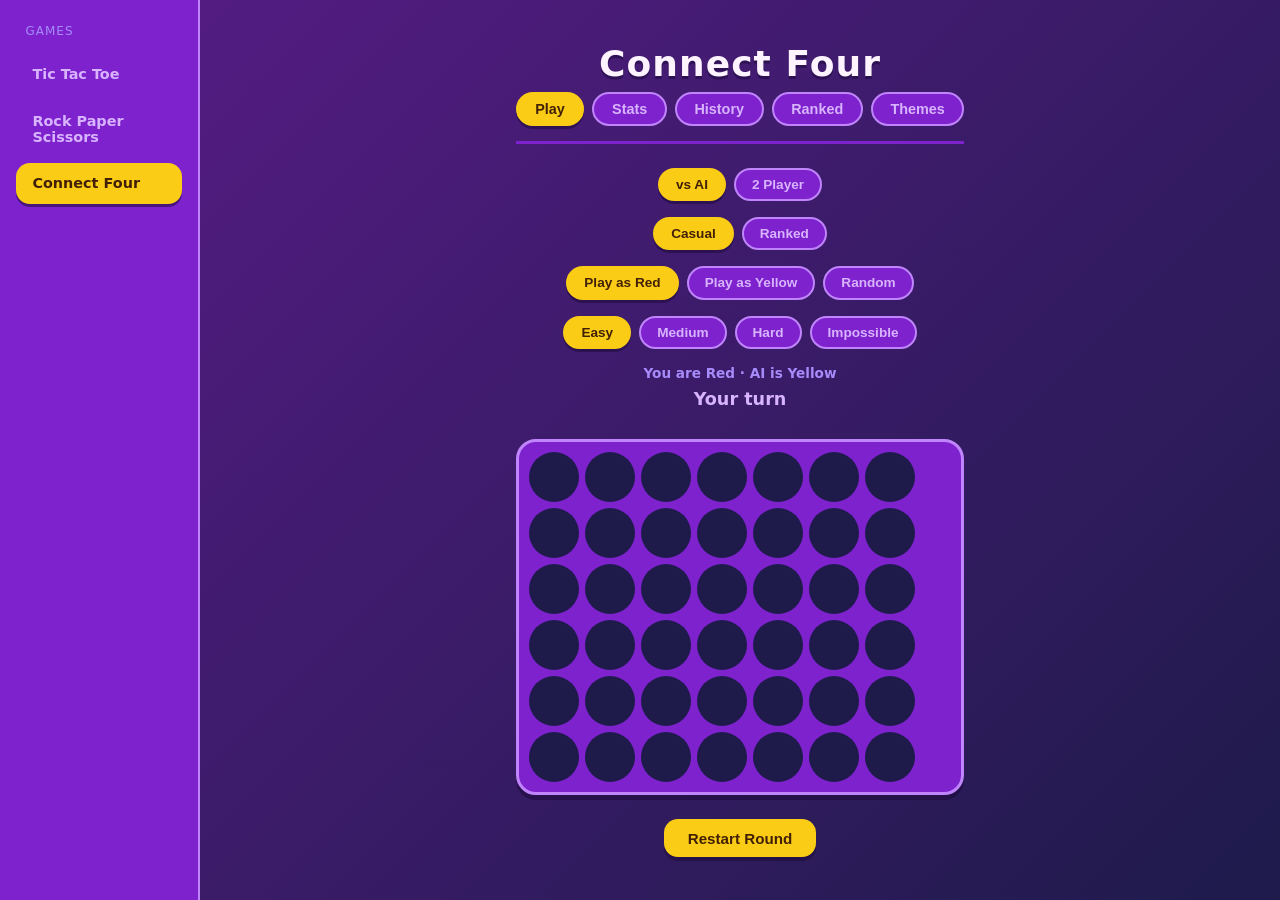
==== connect-four/index.html @ 5569eed9 "Add multi-game hub: Rock Paper Scissors and Connect Four, shared theming/sidebar Builds a shared gam" ====
<!DOCTYPE html>
<html lang="en">
<head>
<meta charset="UTF-8">
<meta name="viewport" content="width=device-width, initial-scale=1.0">
<title>Connect Four</title>
<link rel="stylesheet" href="../shared/themes.css?v=4">
<link rel="stylesheet" href="../shared/common.css?v=4">
<link rel="stylesheet" href="../shared/sidebar.css?v=4">
<link rel="stylesheet" href="style.css">
<script>window.SITE_ROOT = "../";</script>
</head>
<body data-game="connect4">
  <aside id="sidebar" class="sidebar"></aside>
  <div class="content">
  <main class="game">
    <h1>Connect Four</h1>

    <div id="tabs" class="tabs">
      <button class="tab-btn" data-tab="play">Play</button>
      <button class="tab-btn" data-tab="stats">Stats</button>
      <button class="tab-btn" data-tab="history">History</button>
      <button class="tab-btn" data-tab="ranked">Ranked</button>
      <button class="tab-btn" data-tab="themes">Themes</button>
    </div>

    <div id="playView">
      <div id="modeChoice" class="difficulty">
        <button class="mode-btn" data-mode="ai">vs AI</button>
        <button class="mode-btn" data-mode="twoPlayer">2 Player</button>
      </div>

      <div id="matchTypeChoice" class="difficulty">
        <button class="matchtype-btn" data-matchtype="casual">Casual</button>
        <button class="matchtype-btn" data-matchtype="ranked">Ranked</button>
      </div>

      <div id="symbolChoice" class="difficulty">
        <button class="symbol-btn" data-symbol="R">Play as Red</button>
        <button class="symbol-btn" data-symbol="Y">Play as Yellow</button>
        <button class="symbol-btn" data-symbol="random">Random</button>
      </div>

      <div id="difficulty" class="difficulty">
        <button class="diff-btn" data-difficulty="easy">Easy</button>
        <button class="diff-btn" data-difficulty="medium">Medium</button>
        <button class="diff-btn" data-difficulty="hard">Hard</button>
        <button class="diff-btn" data-difficulty="impossible">Impossible</button>
      </div>

      <p id="rankDisplay" class="rank">Silver · 1000</p>
      <p id="youAre" class="you-are">You are Red</p>
      <p id="status" class="status">Your turn</p>

      <div id="board" class="c4-board">
        <button class="c4-cell" data-index="0"></button>
        <button class="c4-cell" data-index="1"></button>
        <button class="c4-cell" data-index="2"></button>
        <button class="c4-cell" data-index="3"></button>
        <button class="c4-cell" data-index="4"></button>
        <button class="c4-cell" data-index="5"></button>
        <button class="c4-cell" data-index="6"></button>
        <button class="c4-cell" data-index="7"></button>
        <button class="c4-cell" data-index="8"></button>
        <button class="c4-cell" data-index="9"></button>
        <button class="c4-cell" data-index="10"></button>
        <button class="c4-cell" data-index="11"></button>
        <button class="c4-cell" data-index="12"></button>
        <button class="c4-cell" data-index="13"></button>
        <button class="c4-cell" data-index="14"></button>
        <button class="c4-cell" data-index="15"></button>
        <button class="c4-cell" data-index="16"></button>
        <button class="c4-cell" data-index="17"></button>
        <button class="c4-cell" data-index="18"></button>
        <button class="c4-cell" data-index="19"></button>
        <button class="c4-cell" data-index="20"></button>
        <button class="c4-cell" data-index="21"></button>
        <button class="c4-cell" data-index="22"></button>
        <button class="c4-cell" data-index="23"></button>
        <button class="c4-cell" data-index="24"></button>
        <button class="c4-cell" data-index="25"></button>
        <button class="c4-cell" data-index="26"></button>
        <button class="c4-cell" data-index="27"></button>
        <button class="c4-cell" data-index="28"></button>
        <button class="c4-cell" data-index="29"></button>
        <button class="c4-cell" data-index="30"></button>
        <button class="c4-cell" data-index="31"></button>
        <button class="c4-cell" data-index="32"></button>
        <button class="c4-cell" data-index="33"></button>
        <button class="c4-cell" data-index="34"></button>
        <button class="c4-cell" data-index="35"></button>
        <button class="c4-cell" data-index="36"></button>
        <button class="c4-cell" data-index="37"></button>
        <button class="c4-cell" data-index="38"></button>
        <button class="c4-cell" data-index="39"></button>
        <button class="c4-cell" data-index="40"></button>
        <button class="c4-cell" data-index="41"></button>
      </div>

      <div class="controls">
        <div class="score" id="scoreRow">
          <span><span id="scoreLabel1">Wins</span>: <span id="score1">0</span></span>
          <span>Draws: <span id="scoreDraws">0</span></span>
          <span><span id="scoreLabel2">Losses</span>: <span id="score2">0</span></span>
        </div>
        <button id="reset" class="reset-btn">Restart Round</button>
      </div>
    </div>

    <div id="statsView" class="hidden">
      <div class="stats-grid">
        <div class="stat-card">
          <span class="stat-label">Current Streak</span>
          <span class="stat-value" id="statCurrentStreak">0</span>
        </div>
        <div class="stat-card">
          <span class="stat-label">Best Streak</span>
          <span class="stat-value" id="statBestStreak">0</span>
        </div>
        <div class="stat-card">
          <span class="stat-label">Total Games</span>
          <span class="stat-value" id="statTotalGames">0</span>
        </div>
        <div class="stat-card">
          <span class="stat-label">Total Record</span>
          <span class="stat-value" id="statTotalRecord">0-0-0</span>
        </div>
        <div class="stat-card">
          <span class="stat-label">Win Rate</span>
          <span class="stat-value" id="statWinRate">0%</span>
        </div>
        <div class="stat-card">
          <span class="stat-label" id="statLast10Label">Last 10 Win Rate</span>
          <span class="stat-value" id="statLast10">0%</span>
        </div>
      </div>
      <p class="stats-note">Stats track ranked games played against the AI only.</p>
    </div>

    <div id="historyView" class="hidden">
      <div id="historyList" class="history-list"></div>
      <div id="historyDetail" class="history-detail hidden">
        <button id="backToHistory" class="reset-btn">&larr; Back to list</button>
        <div id="historyDetailContent" class="history-detail-content"></div>
        <div id="historyBoard" class="c4-board mini-board"></div>
      </div>
    </div>

    <div id="rankedView" class="hidden">
      <div class="ranked-summary">
        <span class="ranked-points" id="rankedPoints">1000</span>
        <span class="ranked-tier" id="rankedTier">Silver</span>
      </div>
      <div id="rankChart" class="rank-chart"></div>
      <div id="tierLadder" class="tier-ladder"></div>
      <p class="stats-note">Tracks your rank point history in ranked vs AI games.</p>
    </div>

    <div id="themesView" class="hidden">
      <div class="theme-grid">
        <button class="theme-btn" data-theme="indigo">
          <span class="theme-swatch theme-swatch-indigo"></span>
          Current
        </button>
        <button class="theme-btn" data-theme="mono">
          <span class="theme-swatch theme-swatch-mono"></span>
          Black &amp; White
        </button>
        <button class="theme-btn" data-theme="blue-green">
          <span class="theme-swatch theme-swatch-blue-green"></span>
          Blue &amp; Green
        </button>
        <button class="theme-btn" data-theme="red-white">
          <span class="theme-swatch theme-swatch-red-white"></span>
          Red &amp; White
        </button>
      </div>
    </div>
  </main>
  </div>

  <script src="../shared/theme.js?v=4"></script>
  <script src="../shared/sidebar.js?v=4"></script>
  <script src="script.js"></script>
</body>
</html>
---- shared/themes.css ----
:root {
  --bg-start: #581c87;
  --bg-end: #1e1b4b;
  --text: #fdf4ff;
  --text-muted: #d8b4fe;
  --text-dim: #a78bfa;
  --surface: #7e22ce;
  --surface-hover: #9333ea;
  --border: #c084fc;
  --accent: #facc15;
  --accent-hover: #eab308;
  --accent-text: #422006;
  --x-color: #22d3ee;
  --o-color: #fb7185;
  --win-bg: #16a34a;
  --win-border: #4ade80;
  --btn-shadow: rgba(30, 10, 60, 0.55);
}

:root[data-theme="mono"] {
  --bg-start: #171717;
  --bg-end: #000000;
  --text: #ffffff;
  --text-muted: #d4d4d4;
  --text-dim: #a3a3a3;
  --surface: #2e2e2e;
  --surface-hover: #404040;
  --border: #737373;
  --accent: #ffffff;
  --accent-hover: #e5e5e5;
  --accent-text: #000000;
  --x-color: #ffffff;
  --o-color: #a3a3a3;
  --win-bg: #404040;
  --win-border: #ffffff;
  --btn-shadow: rgba(0, 0, 0, 0.6);
}

:root[data-theme="blue-green"] {
  --bg-start: #0c4a6e;
  --bg-end: #064e3b;
  --text: #ecfeff;
  --text-muted: #a7f3d0;
  --text-dim: #5eead4;
  --surface: #0369a1;
  --surface-hover: #0284c7;
  --border: #38bdf8;
  --accent: #34d399;
  --accent-hover: #10b981;
  --accent-text: #022c22;
  --x-color: #38bdf8;
  --o-color: #4ade80;
  --win-bg: #059669;
  --win-border: #6ee7b7;
  --btn-shadow: rgba(2, 30, 40, 0.55);
}

:root[data-theme="red-white"] {
  --bg-start: #b91c1c;
  --bg-end: #7f1d1d;
  --text: #ffffff;
  --text-muted: #fecaca;
  --text-dim: #fca5a5;
  --surface: #dc2626;
  --surface-hover: #ef4444;
  --border: #fca5a5;
  --accent: #ffffff;
  --accent-hover: #fef2f2;
  --accent-text: #b91c1c;
  --x-color: #ffffff;
  --o-color: #fde047;
  --win-bg: #16a34a;
  --win-border: #4ade80;
  --btn-shadow: rgba(60, 5, 5, 0.5);
}

* {
  box-sizing: border-box;
}

body {
  margin: 0;
  min-height: 100vh;
  background: linear-gradient(135deg, var(--bg-start), var(--bg-end));
  font-family: system-ui, -apple-system, "Segoe UI", sans-serif;
  color: var(--text);
}

.game {
  text-align: center;
  padding: 2rem;
}

h1 {
  margin: 0 0 0.5rem;
  font-size: 2.25rem;
  font-weight: 800;
  letter-spacing: 0.03em;
  text-shadow: 0 3px 0 var(--btn-shadow);
}

.hidden {
  display: none !important;
}

.status {
  margin: 0 0 1.5rem;
  font-size: 1.1rem;
  font-weight: 600;
  color: var(--text-muted);
  min-height: 1.5em;
}

.empty-state {
  color: var(--text-dim);
  font-size: 0.9rem;
}

.reset-btn {
  background: var(--accent);
  border: none;
  color: var(--accent-text);
  padding: 0.65rem 1.5rem;
  border-radius: 14px;
  font-size: 0.95rem;
  font-weight: 700;
  cursor: pointer;
  box-shadow: 0 4px 0 var(--btn-shadow);
  transition: background 0.15s ease, transform 0.1s ease, box-shadow 0.1s ease;
}

.reset-btn:hover {
  background: var(--accent-hover);
}

.reset-btn:active {
  transform: translateY(3px);
  box-shadow: 0 1px 0 var(--btn-shadow);
}
---- shared/common.css ----
/* --- Choice pills --- */

.difficulty {
  display: flex;
  justify-content: center;
  gap: 0.5rem;
  margin-bottom: 1rem;
  flex-wrap: wrap;
}

.matchtype-btn,
.diff-btn,
.symbol-btn,
.mode-btn {
  background: var(--surface);
  border: 2px solid var(--border);
  color: var(--text-muted);
  padding: 0.45rem 1rem;
  border-radius: 999px;
  font-size: 0.85rem;
  font-weight: 700;
  cursor: pointer;
  transition: background 0.15s ease, border-color 0.15s ease, color 0.15s ease, transform 0.1s ease, box-shadow 0.1s ease;
}

.matchtype-btn:hover,
.diff-btn:hover,
.symbol-btn:hover,
.mode-btn:hover {
  border-color: var(--accent);
}

.matchtype-btn.active,
.diff-btn.active,
.symbol-btn.active,
.mode-btn.active {
  background: var(--accent);
  border-color: var(--accent);
  color: var(--accent-text);
  box-shadow: 0 3px 0 var(--btn-shadow);
}

.matchtype-btn.active:active,
.diff-btn.active:active,
.symbol-btn.active:active,
.mode-btn.active:active {
  transform: translateY(2px);
  box-shadow: 0 1px 0 var(--btn-shadow);
}

/* --- Tabs --- */

.tabs {
  display: flex;
  justify-content: center;
  gap: 0.5rem;
  margin-bottom: 1.5rem;
  border-bottom: 3px solid var(--surface);
  padding-bottom: 0.9rem;
  flex-wrap: wrap;
}

.tab-btn {
  background: var(--surface);
  border: 2px solid var(--border);
  color: var(--text-muted);
  padding: 0.45rem 1.1rem;
  border-radius: 999px;
  font-size: 0.9rem;
  font-weight: 700;
  cursor: pointer;
  transition: background 0.15s ease, color 0.15s ease, transform 0.1s ease, box-shadow 0.1s ease;
}

.tab-btn:hover {
  color: var(--text);
  border-color: var(--accent);
}

.tab-btn.active {
  background: var(--accent);
  border-color: var(--accent);
  color: var(--accent-text);
  box-shadow: 0 3px 0 var(--btn-shadow);
}

.tab-btn.active:active {
  transform: translateY(2px);
  box-shadow: 0 1px 0 var(--btn-shadow);
}

/* --- Rank badge --- */

.rank {
  display: inline-block;
  margin: 0 auto 0.75rem;
  padding: 0.3rem 1rem;
  border-radius: 999px;
  font-size: 0.85rem;
  font-weight: 800;
  letter-spacing: 0.02em;
  border: 2px solid currentColor;
}

.rank-bronze {
  background: rgba(217, 119, 6, 0.25);
  color: #f59e0b;
}

.rank-silver {
  background: rgba(203, 213, 225, 0.25);
  color: #e2e8f0;
}

.rank-gold {
  background: rgba(250, 204, 21, 0.25);
  color: #fde047;
}

.rank-platinum {
  background: rgba(45, 212, 191, 0.25);
  color: #5eead4;
}

.rank-diamond {
  background: rgba(56, 189, 248, 0.25);
  color: #7dd3fc;
}

.rank-master {
  background: rgba(232, 121, 249, 0.25);
  color: #f0abfc;
}

/* --- History --- */

.history-list {
  display: flex;
  flex-direction: column;
  gap: 0.6rem;
  width: min(420px, 80vw);
  margin: 0 auto;
  max-height: 420px;
  overflow-y: auto;
}

.history-item {
  background: var(--surface);
  border: 2px solid var(--border);
  border-radius: 16px;
  padding: 0.7rem 1rem;
  display: flex;
  justify-content: space-between;
  align-items: center;
  color: var(--text);
  font-weight: 600;
  cursor: pointer;
  font-size: 0.85rem;
  text-align: left;
  transition: border-color 0.15s ease, transform 0.1s ease;
}

.history-item:hover {
  border-color: var(--accent);
  transform: translateY(-1px);
}

.history-date {
  color: var(--text-dim);
  font-size: 0.75rem;
  font-weight: 600;
}

.history-item.result-win {
  border-left: 6px solid #4ade80;
}

.history-item.result-loss {
  border-left: 6px solid #fb7185;
}

.history-item.result-draw {
  border-left: 6px solid #cbd5e1;
}

.history-detail {
  width: min(420px, 80vw);
  margin: 0 auto;
  text-align: center;
}

.history-detail-content {
  margin: 1rem 0;
  font-size: 0.9rem;
  font-weight: 600;
  color: var(--text-muted);
  line-height: 1.6;
}

/* --- Stats --- */

.stats-grid {
  display: grid;
  grid-template-columns: repeat(2, 1fr);
  gap: 0.85rem;
  width: min(420px, 80vw);
  margin: 0 auto;
}

.stat-card {
  background: var(--surface);
  border: 2px solid var(--border);
  border-radius: 18px;
  padding: 1rem;
  display: flex;
  flex-direction: column;
  gap: 0.35rem;
  box-shadow: 0 4px 0 var(--btn-shadow);
}

.stat-label {
  font-size: 0.75rem;
  color: var(--text-muted);
  font-weight: 700;
  text-transform: uppercase;
  letter-spacing: 0.05em;
}

.stat-value {
  font-size: 1.6rem;
  font-weight: 800;
  color: var(--text);
}

.stats-note {
  margin-top: 1.25rem;
  font-size: 0.8rem;
  color: var(--text-dim);
}

/* --- Ranked --- */

.ranked-summary {
  display: flex;
  flex-direction: column;
  align-items: center;
  gap: 0.5rem;
  margin-bottom: 1.5rem;
}

.ranked-points {
  font-size: 3rem;
  font-weight: 900;
  color: var(--text);
  line-height: 1;
  text-shadow: 0 3px 0 var(--btn-shadow);
}

.ranked-tier {
  font-size: 1rem;
  font-weight: 800;
  padding: 0.3rem 1rem;
  border-radius: 999px;
  letter-spacing: 0.02em;
  border: 2px solid currentColor;
}

.rank-chart {
  width: min(560px, 90vw);
  margin: 0 auto;
  background: transparent;
}

.rank-chart-svg {
  width: 100%;
  height: auto;
  display: block;
  background: transparent;
}

.tier-ladder {
  display: flex;
  flex-direction: column;
  gap: 0.5rem;
  width: min(360px, 80vw);
  margin: 1.5rem auto 0;
}

.tier-row {
  display: flex;
  justify-content: space-between;
  align-items: center;
  padding: 0.55rem 1rem;
  border-radius: 14px;
  font-weight: 700;
  font-size: 0.85rem;
  border: 2px solid transparent;
  opacity: 0.55;
  transition: opacity 0.15s ease;
}

.tier-row.current {
  opacity: 1;
  border-color: currentColor;
  box-shadow: 0 3px 0 var(--btn-shadow);
}

/* --- Themes --- */

.theme-grid {
  display: grid;
  grid-template-columns: repeat(2, 1fr);
  gap: 0.85rem;
  width: min(360px, 80vw);
  margin: 0 auto;
}

.theme-btn {
  display: flex;
  flex-direction: column;
  align-items: center;
  gap: 0.5rem;
  background: var(--surface);
  border: 2px solid var(--border);
  border-radius: 18px;
  padding: 1.1rem;
  color: var(--text);
  font-size: 0.85rem;
  font-weight: 700;
  cursor: pointer;
  box-shadow: 0 4px 0 var(--btn-shadow);
  transition: border-color 0.15s ease, box-shadow 0.1s ease, transform 0.1s ease;
}

.theme-btn:hover {
  border-color: var(--accent);
}

.theme-btn.active {
  border-color: var(--accent);
  box-shadow: 0 0 0 2px var(--accent) inset, 0 4px 0 var(--btn-shadow);
}

.theme-btn:active {
  transform: translateY(3px);
  box-shadow: 0 1px 0 var(--btn-shadow);
}

.theme-swatch {
  width: 34px;
  height: 34px;
  border-radius: 50%;
  border: 3px solid rgba(255, 255, 255, 0.35);
}

.theme-swatch-indigo {
  background: linear-gradient(135deg, #581c87, #facc15);
}

.theme-swatch-mono {
  background: linear-gradient(135deg, #000000, #ffffff);
}

.theme-swatch-blue-green {
  background: linear-gradient(135deg, #0c4a6e, #34d399);
}

.theme-swatch-red-white {
  background: linear-gradient(135deg, #b91c1c, #ffffff);
}
---- shared/sidebar.css ----
body {
  display: flex;
  align-items: stretch;
}

.sidebar {
  width: 200px;
  flex-shrink: 0;
  background: var(--surface);
  border-right: 2px solid var(--border);
  padding: 1.5rem 1rem;
}

.sidebar-title {
  font-size: 0.75rem;
  text-transform: uppercase;
  letter-spacing: 0.08em;
  color: var(--text-dim);
  margin: 0 0 1rem 0.6rem;
}

.sidebar-nav {
  display: flex;
  flex-direction: column;
  gap: 0.35rem;
}

.sidebar-link {
  display: block;
  padding: 0.65rem 0.9rem;
  border-radius: 14px;
  color: var(--text-muted);
  text-decoration: none;
  font-size: 0.9rem;
  font-weight: 700;
  border: 2px solid transparent;
  transition: background 0.15s ease, color 0.15s ease, border-color 0.15s ease;
}

.sidebar-link:hover {
  background: var(--surface-hover);
  color: var(--text);
  border-color: var(--border);
}

.sidebar-link.active {
  background: var(--accent);
  color: var(--accent-text);
  box-shadow: 0 3px 0 var(--btn-shadow);
}

.content {
  flex: 1;
  display: flex;
  align-items: center;
  justify-content: center;
  min-height: 100vh;
}

@media (max-width: 640px) {
  body {
    flex-direction: column;
  }

  .sidebar {
    width: 100%;
    border-right: none;
    border-bottom: 2px solid var(--border);
    padding: 1rem;
  }

  .sidebar-nav {
    flex-direction: row;
    flex-wrap: wrap;
  }

  .content {
    min-height: auto;
  }
}
---- connect-four/style.css ----
.you-are {
  margin: 0 0 0.5rem;
  font-size: 0.85rem;
  font-weight: 600;
  color: var(--text-dim);
}

.c4-board {
  display: grid;
  grid-template-columns: repeat(7, 50px);
  grid-template-rows: repeat(6, 50px);
  gap: 6px;
  margin: 0 auto;
  background: var(--surface);
  padding: 10px;
  border-radius: 20px;
  border: 3px solid var(--border);
  box-shadow: 0 5px 0 var(--btn-shadow);
}

.c4-cell {
  width: 50px;
  height: 50px;
  border-radius: 50%;
  background: var(--bg-end);
  border: none;
  padding: 0;
  cursor: pointer;
  transition: background 0.15s ease, transform 0.1s ease;
}

.c4-cell:hover:not(:disabled) {
  background: var(--surface-hover);
}

.c4-cell:disabled {
  cursor: default;
}

.c4-cell.red {
  background: var(--x-color);
  animation: drop-in 0.25s cubic-bezier(0.34, 1.56, 0.64, 1);
}

.c4-cell.yellow {
  background: var(--o-color);
  animation: drop-in 0.25s cubic-bezier(0.34, 1.56, 0.64, 1);
}

@keyframes drop-in {
  from {
    transform: scale(0.4);
    opacity: 0.4;
  }
  to {
    transform: scale(1);
    opacity: 1;
  }
}

.c4-cell.win {
  box-shadow: 0 0 0 4px var(--win-border) inset;
}

.controls {
  margin-top: 1.5rem;
  display: flex;
  flex-direction: column;
  align-items: center;
  gap: 1rem;
}

.score {
  display: flex;
  gap: 1.5rem;
  font-size: 0.95rem;
  font-weight: 700;
  color: var(--text-muted);
}

.mini-board {
  grid-template-columns: repeat(7, 32px);
  grid-template-rows: repeat(6, 32px);
  gap: 4px;
  padding: 6px;
}

.mini-board .c4-cell {
  width: 32px;
  height: 32px;
  cursor: default;
  pointer-events: none;
}

.mini-board .c4-cell.red,
.mini-board .c4-cell.yellow {
  animation: none;
}
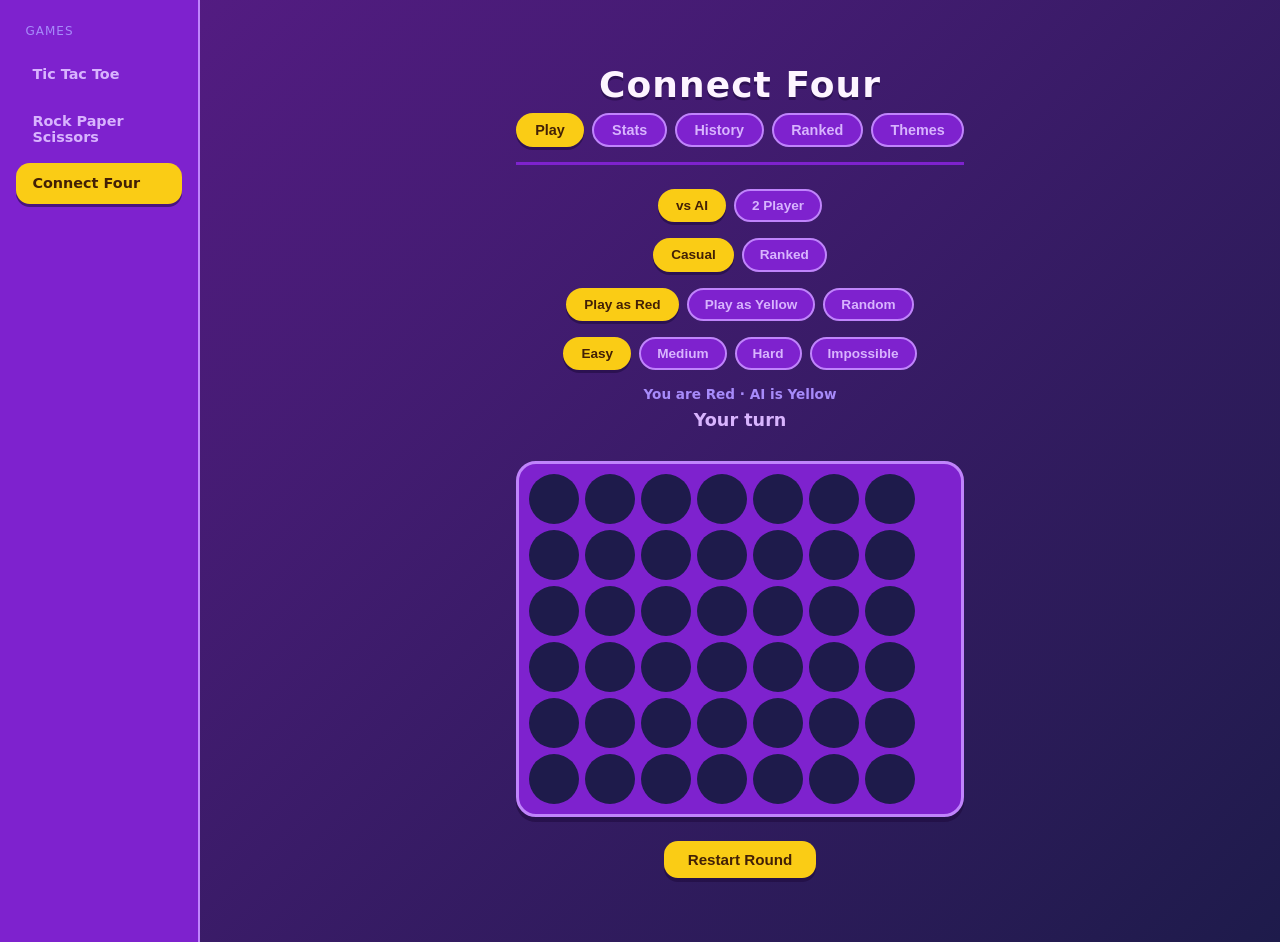
==== commit 9c3e7c43: "Fix sidebar not spanning full page height on real browsers The nested flexbox layout (body > flex ro" ====
--- a/connect-four/index.html
+++ b/connect-four/index.html
@@ -4,9 +4,9 @@
 <meta charset="UTF-8">
 <meta name="viewport" content="width=device-width, initial-scale=1.0">
 <title>Connect Four</title>
-<link rel="stylesheet" href="../shared/themes.css?v=4">
-<link rel="stylesheet" href="../shared/common.css?v=4">
-<link rel="stylesheet" href="../shared/sidebar.css?v=4">
+<link rel="stylesheet" href="../shared/themes.css?v=5">
+<link rel="stylesheet" href="../shared/common.css?v=5">
+<link rel="stylesheet" href="../shared/sidebar.css?v=5">
 <link rel="stylesheet" href="style.css">
 <script>window.SITE_ROOT = "../";</script>
 </head>
@@ -179,8 +179,8 @@
   </main>
   </div>
 
-  <script src="../shared/theme.js?v=4"></script>
-  <script src="../shared/sidebar.js?v=4"></script>
+  <script src="../shared/theme.js?v=5"></script>
+  <script src="../shared/sidebar.js?v=5"></script>
   <script src="script.js"></script>
 </body>
 </html>
--- a/shared/sidebar.css
+++ b/shared/sidebar.css
@@ -1,11 +1,15 @@
+html {
+  min-height: 100%;
+}
+
 body {
-  display: flex;
+  display: grid;
+  grid-template-columns: 200px 1fr;
   align-items: stretch;
+  min-height: 100vh;
 }
 
 .sidebar {
-  width: 200px;
-  flex-shrink: 0;
   background: var(--surface);
   border-right: 2px solid var(--border);
   padding: 1.5rem 1rem;
@@ -50,20 +54,18 @@
 }
 
 .content {
-  flex: 1;
   display: flex;
   align-items: center;
   justify-content: center;
-  min-height: 100vh;
+  padding: 2rem 0;
 }
 
 @media (max-width: 640px) {
   body {
-    flex-direction: column;
+    grid-template-columns: 1fr;
   }
 
   .sidebar {
-    width: 100%;
     border-right: none;
     border-bottom: 2px solid var(--border);
     padding: 1rem;
@@ -73,8 +75,4 @@
     flex-direction: row;
     flex-wrap: wrap;
   }
-
-  .content {
-    min-height: auto;
-  }
 }
